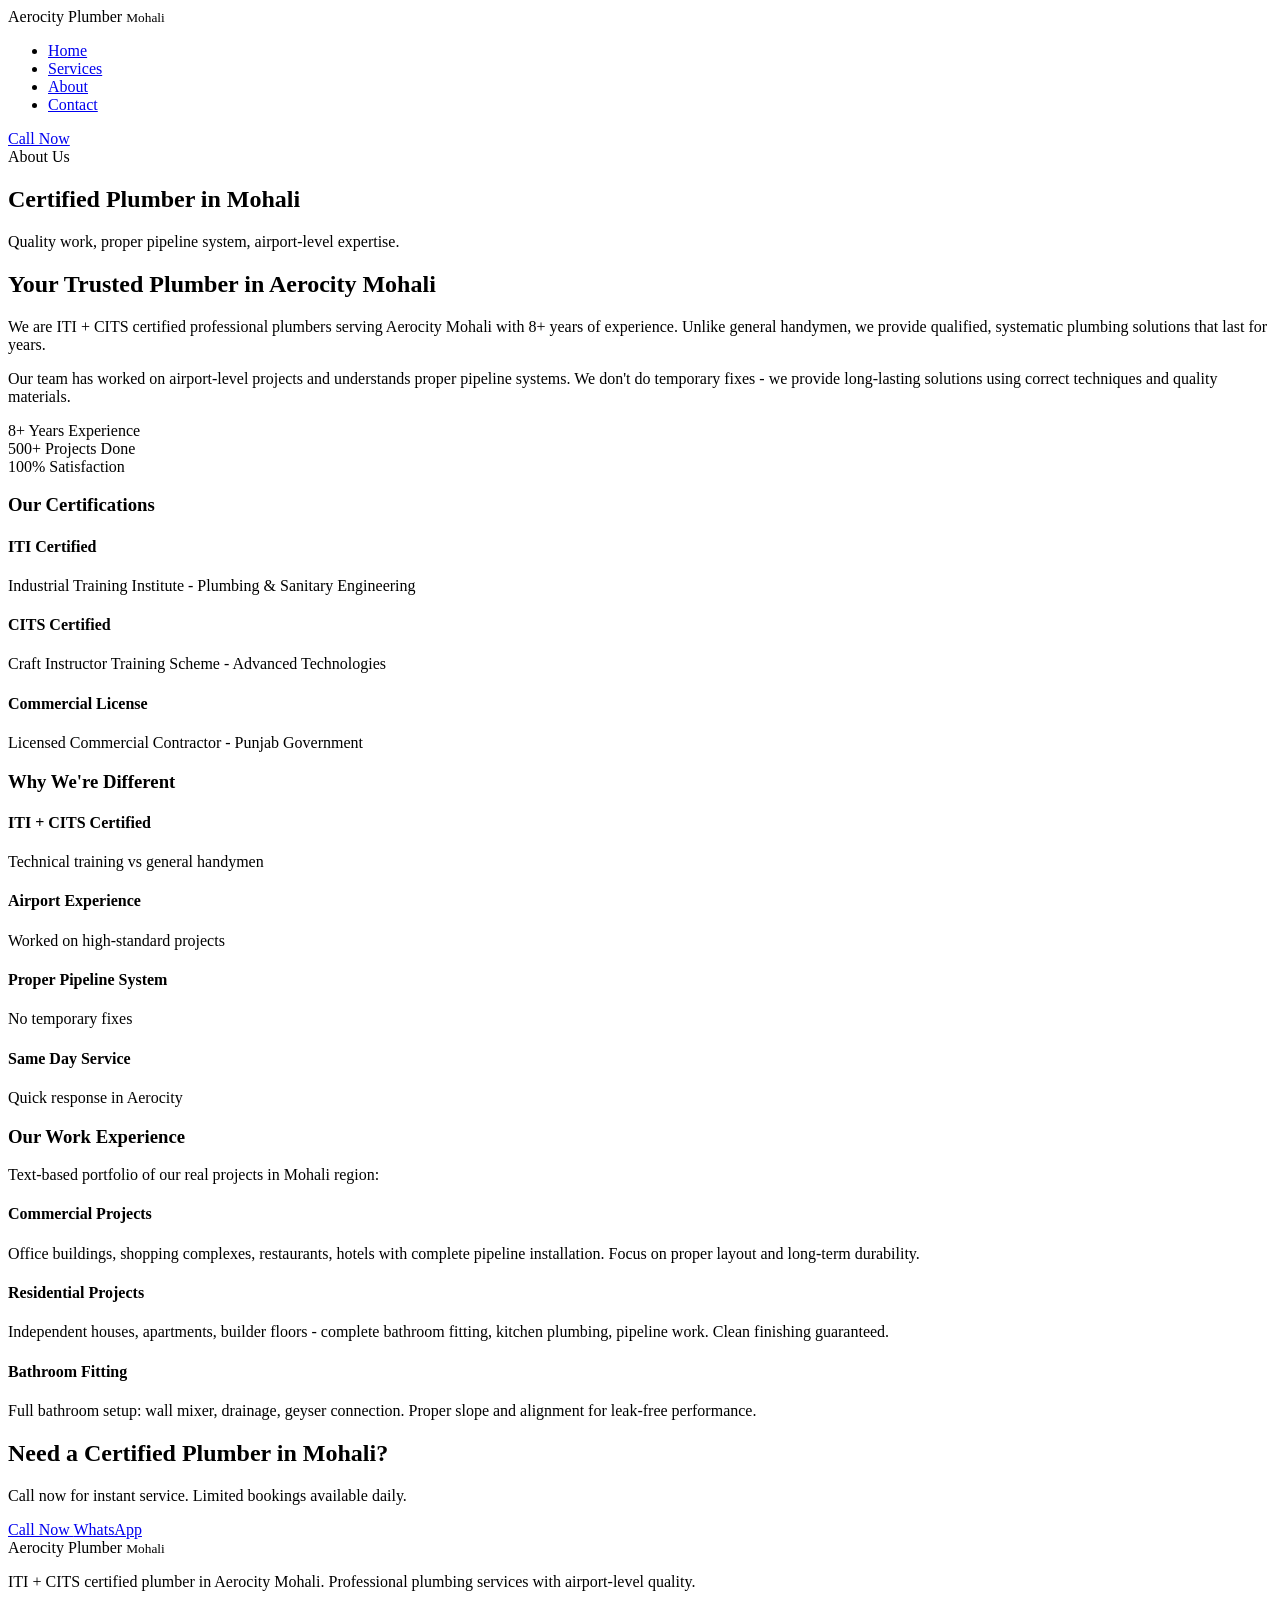
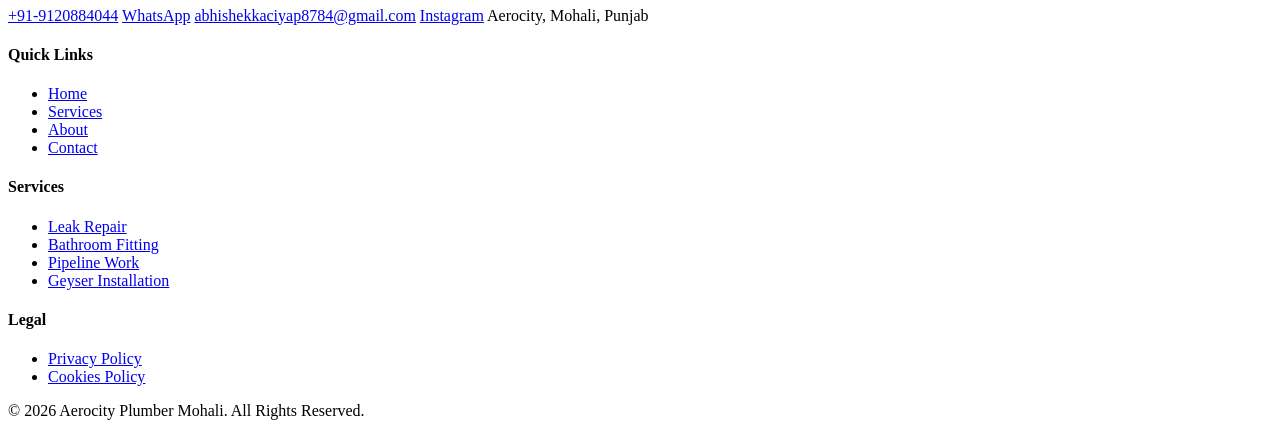
==== about.html @ 380368bb "Add files via upload" ====
<!DOCTYPE html>
<html lang="en">
<head>
    <meta charset="UTF-8">
    <meta name="viewport" content="width=device-width, initial-scale=1.0">
    <title>About - Aerocity Plumber Mohali | ITI + CITS Certified</title>
    <meta name="description" content="Learn about Aerocity Plumber Mohali. ITI & CITS certified plumber with airport-level experience. Quality work, proper pipeline system.">
    <link rel="preconnect" href="https://fonts.googleapis.com">
    <link rel="preconnect" href="https://fonts.gstatic.com" crossorigin>
    <link href="https://fonts.googleapis.com/css2?family=Poppins:wght@300;400;500;600;700;800&display=swap" rel="stylesheet">
    <link rel="stylesheet" href="style.css">
    <link rel="stylesheet" href="services.css">
</head>
<body>
    <!-- Header -->
    <header>
        <nav class="navbar">
            <div class="container nav-container">
                <div class="logo">
                    <div class="logo-icon">
                        <i class="fa-solid fa-faucet-drip"></i>
                    </div>
                    <div class="logo-text">
                        <span>Aerocity Plumber</span>
                        <small>Mohali</small>
                    </div>
                </div>
                <ul class="nav-links">
                    <li><a href="index.html">Home</a></li>
                    <li><a href="services.html">Services</a></li>
                    <li><a href="about.html" class="active">About</a></li>
                    <li><a href="contact.html">Contact</a></li>
                </ul>
                <div class="nav-cta">
                    <a href="tel:+917719512345" class="call-btn-header">
                        <i class="fa-solid fa-phone"></i>
                        <span>Call Now</span>
                    </a>
                </div>
                <div class="hamburger">
                    <span></span>
                    <span></span>
                    <span></span>
                </div>
            </div>
        </nav>
    </header>

    <!-- Page Header -->
    <section class="page-header">
        <div class="container">
            <span>About Us</span>
            <h1>Certified Plumber in Mohali</h1>
            <p>Quality work, proper pipeline system, airport-level expertise.</p>
        </div>
    </section>

    <!-- About Content -->
    <section class="about-content">
        <div class="container">
            <!-- Intro -->
            <div class="about-intro">
                <div class="about-intro-text">
                    <h2>Your Trusted Plumber in Aerocity Mohali</h2>
                    <p class="about-lead">We are ITI + CITS certified professional plumbers serving Aerocity Mohali with 8+ years of experience. Unlike general handymen, we provide qualified, systematic plumbing solutions that last for years.</p>
                    <p>Our team has worked on airport-level projects and understands proper pipeline systems. We don't do temporary fixes - we provide long-lasting solutions using correct techniques and quality materials.</p>
                </div>
                <div class="about-intro-stats">
                    <div class="stat-box">
                        <span class="stat-number">8+</span>
                        <span class="stat-label">Years Experience</span>
                    </div>
                    <div class="stat-box">
                        <span class="stat-number">500+</span>
                        <span class="stat-label">Projects Done</span>
                    </div>
                    <div class="stat-box">
                        <span class="stat-number">100%</span>
                        <span class="stat-label">Satisfaction</span>
                    </div>
                </div>
            </div>

            <!-- Certifications -->
            <div class="about-section">
                <h3>Our Certifications</h3>
                <div class="cert-grid">
                    <div class="cert-item">
                        <i class="fa-solid fa-graduation-cap"></i>
                        <div>
                            <h4>ITI Certified</h4>
                            <p>Industrial Training Institute - Plumbing & Sanitary Engineering</p>
                        </div>
                    </div>
                    <div class="cert-item">
                        <i class="fa-solid fa-award"></i>
                        <div>
                            <h4>CITS Certified</h4>
                            <p>Craft Instructor Training Scheme - Advanced Technologies</p>
                        </div>
                    </div>
                    <div class="cert-item">
                        <i class="fa-solid fa-building"></i>
                        <div>
                            <h4>Commercial License</h4>
                            <p>Licensed Commercial Contractor - Punjab Government</p>
                        </div>
                    </div>
                </div>
            </div>

            <!-- Why Choose -->
            <div class="about-section why-section">
                <h3>Why We're Different</h3>
                <div class="why-items">
                    <div class="why-item">
                        <i class="fa-solid fa-certificate"></i>
                        <div>
                            <h4>ITI + CITS Certified</h4>
                            <p>Technical training vs general handymen</p>
                        </div>
                    </div>
                    <div class="why-item">
                        <i class="fa-solid fa-plane"></i>
                        <div>
                            <h4>Airport Experience</h4>
                            <p>Worked on high-standard projects</p>
                        </div>
                    </div>
                    <div class="why-item">
                        <i class="fa-solid fa-pipe"></i>
                        <div>
                            <h4>Proper Pipeline System</h4>
                            <p>No temporary fixes</p>
                        </div>
                    </div>
                    <div class="why-item">
                        <i class="fa-solid fa-clock"></i>
                        <div>
                            <h4>Same Day Service</h4>
                            <p>Quick response in Aerocity</p>
                        </div>
                    </div>
                </div>
            </div>

            <!-- Portfolio Text -->
            <div class="about-section portfolio-section">
                <h3>Our Work Experience</h3>
                <p class="portfolio-intro">Text-based portfolio of our real projects in Mohali region:</p>
                <div class="portfolio-items">
                    <div class="portfolio-item">
                        <i class="fa-solid fa-building"></i>
                        <h4>Commercial Projects</h4>
                        <p>Office buildings, shopping complexes, restaurants, hotels with complete pipeline installation. Focus on proper layout and long-term durability.</p>
                    </div>
                    <div class="portfolio-item">
                        <i class="fa-solid fa-house"></i>
                        <h4>Residential Projects</h4>
                        <p>Independent houses, apartments, builder floors - complete bathroom fitting, kitchen plumbing, pipeline work. Clean finishing guaranteed.</p>
                    </div>
                    <div class="portfolio-item">
                        <i class="fa-solid fa-hotel"></i>
                        <h4>Bathroom Fitting</h4>
                        <p>Full bathroom setup: wall mixer, drainage, geyser connection. Proper slope and alignment for leak-free performance.</p>
                    </div>
                </div>
            </div>
        </div>
    </section>

    <!-- CTA -->
    <section class="cta-section">
        <div class="container">
            <h2>Need a Certified Plumber in Mohali?</h2>
            <p>Call now for instant service. Limited bookings available daily.</p>
            <div class="cta-buttons">
                <a href="tel:+917719512345" class="btn-primary">
                    <i class="fa-solid fa-phone"></i>
                    Call Now
                </a>
                <a href="https://wa.me/917719512345" class="btn-whatsapp-outline">
                    <i class="fa-brands fa-whatsapp"></i>
                    WhatsApp
                </a>
            </div>
        </div>
    </section>

    <!-- Floating Buttons -->
    <div class="floating-buttons">
        <a href="https://wa.me/917719512345" class="float-btn whatsapp" title="WhatsApp">
            <i class="fa-brands fa-whatsapp"></i>
        </a>
        <a href="tel:+917719512345" class="float-btn call" title="Call Now">
            <i class="fa-solid fa-phone"></i>
        </a>
    </div>

    <!-- Footer -->
    <footer>
        <div class="container">
            <div class="footer-grid">
                <div class="footer-about">
                    <div class="logo">
                        <div class="logo-icon">
                            <i class="fa-solid fa-faucet-drip"></i>
                        </div>
                        <div class="logo-text">
                            <span>Aerocity Plumber</span>
                            <small>Mohali</small>
                        </div>
                    </div>
                    <p>ITI + CITS certified plumber in Aerocity Mohali. Professional plumbing services with airport-level quality.</p>
                    <div class="footer-contact">
                        <a href="tel:+919120884044"><i class="fa-solid fa-phone"></i> +91-9120884044</a>
                        <a href="https://wa.me/917719512345"><i class="fa-brands fa-whatsapp"></i> WhatsApp</a>
                        <a href="mailto:abhishekkaciyap8784@gmail.com"><i class="fa-solid fa-envelope"></i> abhishekkaciyap8784@gmail.com</a>
                        <a href="https://www.instagram.com/mr.robin252/?hl=en" target="_blank"><i class="fa-brands fa-instagram"></i> Instagram</a>
                        <span><i class="fa-solid fa-location-dot"></i> Aerocity, Mohali, Punjab</span>
                    </div>
                </div>
                <div class="footer-links">
                    <h4>Quick Links</h4>
                    <ul>
                        <li><a href="index.html">Home</a></li>
                        <li><a href="services.html">Services</a></li>
                        <li><a href="about.html">About</a></li>
                        <li><a href="contact.html">Contact</a></li>
                    </ul>
                </div>
                <div class="footer-links">
                    <h4>Services</h4>
                    <ul>
                        <li><a href="services.html">Leak Repair</a></li>
                        <li><a href="services.html">Bathroom Fitting</a></li>
                        <li><a href="services.html">Pipeline Work</a></li>
                        <li><a href="services.html">Geyser Installation</a></li>
                    </ul>
                </div>
                <div class="footer-links">
                    <h4>Legal</h4>
                    <ul>
                        <li><a href="privacy-policy.html">Privacy Policy</a></li>
                        <li><a href="cookies-policy.html">Cookies Policy</a></li>
                    </ul>
                </div>
            </div>
            <div class="footer-bottom">
                <p>&copy; 2026 Aerocity Plumber Mohali. All Rights Reserved.</p>
            </div>
        </div>
    </footer>

    <script src="script.js"></script>
</body>
</html>
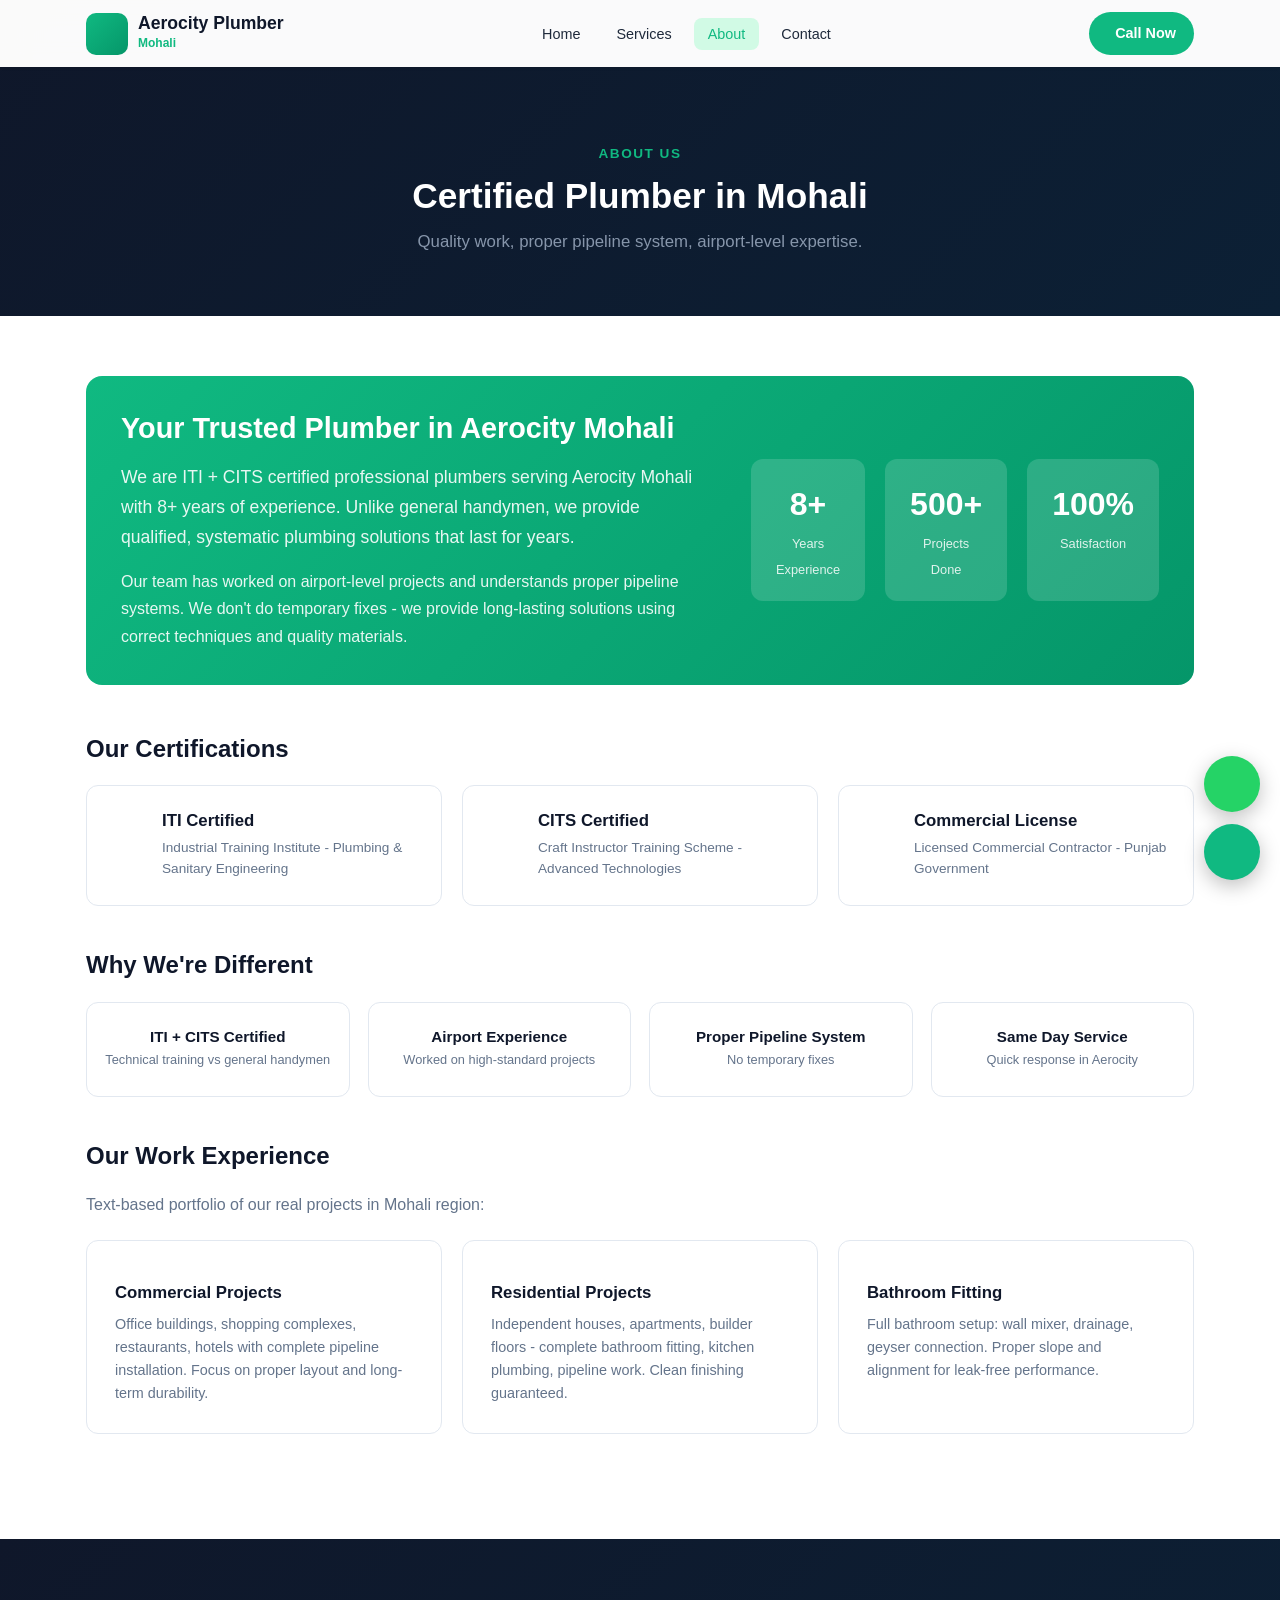
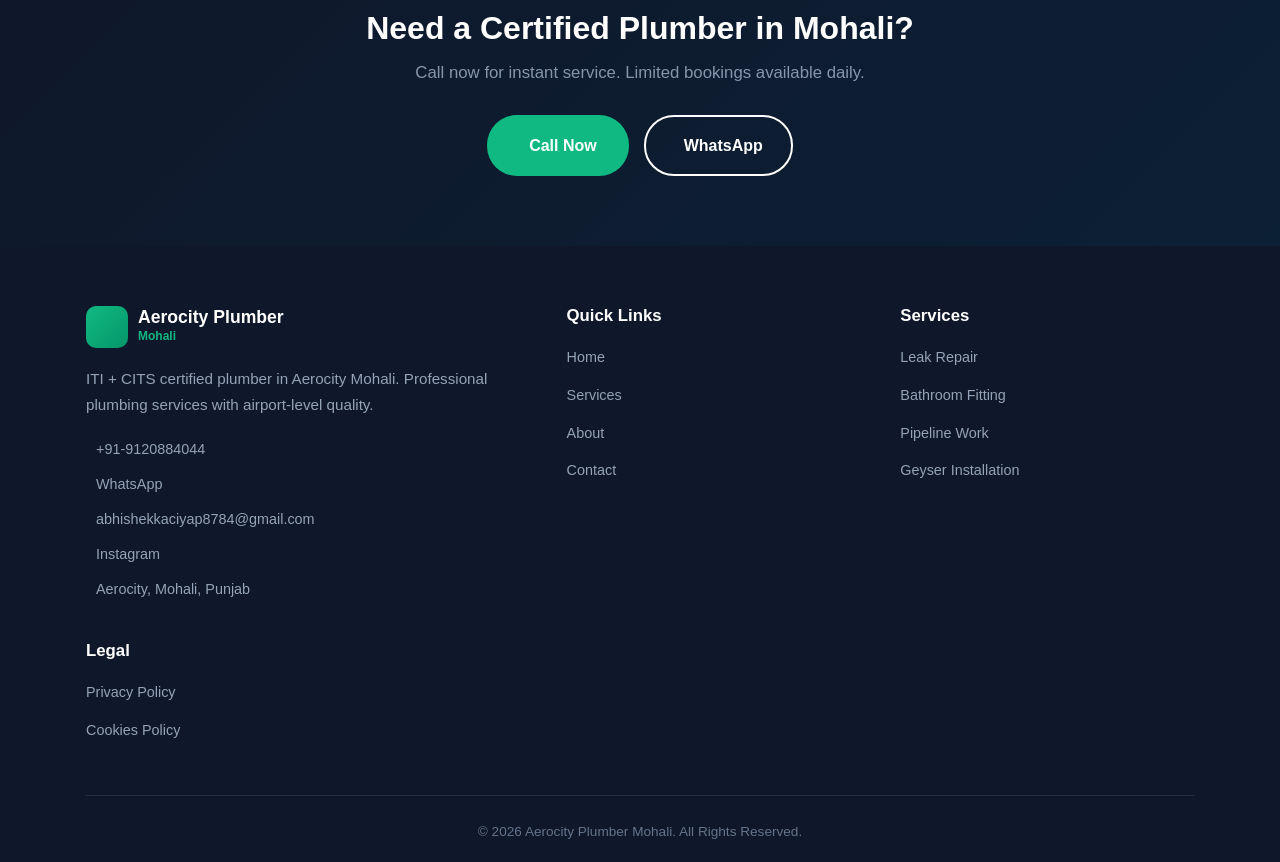
==== commit 5e8aaba1: "Update about.html" ====
--- a/about.html
+++ b/about.html
@@ -32,7 +32,7 @@
                     <li><a href="contact.html">Contact</a></li>
                 </ul>
                 <div class="nav-cta">
-                    <a href="tel:+917719512345" class="call-btn-header">
+                    <a href="tel:+91 9120884044" class="call-btn-header">
                         <i class="fa-solid fa-phone"></i>
                         <span>Call Now</span>
                     </a>
@@ -175,7 +175,7 @@
             <h2>Need a Certified Plumber in Mohali?</h2>
             <p>Call now for instant service. Limited bookings available daily.</p>
             <div class="cta-buttons">
-                <a href="tel:+917719512345" class="btn-primary">
+                <a href="tel:+91 9120884044" class="btn-primary">
                     <i class="fa-solid fa-phone"></i>
                     Call Now
                 </a>
@@ -192,7 +192,7 @@
         <a href="https://wa.me/917719512345" class="float-btn whatsapp" title="WhatsApp">
             <i class="fa-brands fa-whatsapp"></i>
         </a>
-        <a href="tel:+917719512345" class="float-btn call" title="Call Now">
+        <a href="tel:+91 9120884044" class="float-btn call" title="Call Now">
             <i class="fa-solid fa-phone"></i>
         </a>
     </div>
@@ -254,4 +254,4 @@
 
     <script src="script.js"></script>
 </body>
-</html>+</html>
--- a/style.css
+++ b/style.css
@@ -0,0 +1,1348 @@
+* {
+    margin: 0;
+    padding: 0;
+    box-sizing: border-box;
+}
+
+:root {
+    --primary: #10b981;
+    --primary-dark: #059669;
+    --primary-light: #d1fae5;
+    --dark: #0f172a;
+    --dark-secondary: #1e293b;
+    --gray: #64748b;
+    --gray-light: #94a3b8;
+    --light: #f8fafc;
+    --white: #ffffff;
+    --accent: #f59e0b;
+    --danger: #ef4444;
+    --whatsapp: #25D366;
+}
+
+body {
+    font-family: 'Poppins', -apple-system, BlinkMacSystemFont, 'Segoe UI', sans-serif;
+    line-height: 1.6;
+    color: var(--dark);
+    background: var(--white);
+    overflow-x: hidden;
+    -webkit-font-smoothing: antialiased;
+}
+
+.container {
+    max-width: 1140px;
+    margin: 0 auto;
+    padding: 0 16px;
+}
+
+a {
+    text-decoration: none;
+    color: inherit;
+}
+
+ul {
+    list-style: none;
+}
+
+img {
+    max-width: 100%;
+    height: auto;
+}
+
+h1, h2, h3, h4 {
+    font-weight: 700;
+    line-height: 1.2;
+}
+
+/* ========== HEADER ========== */
+header {
+    position: fixed;
+    top: 0;
+    left: 0;
+    right: 0;
+    background: rgba(255, 255, 255, 0.98);
+    backdrop-filter: blur(12px);
+    box-shadow: 0 1px 3px rgba(0,0,0,0.08);
+    z-index: 1000;
+}
+
+.navbar {
+    padding: 12px 0;
+}
+
+.nav-container {
+    display: flex;
+    align-items: center;
+    justify-content: space-between;
+}
+
+.logo {
+    display: flex;
+    align-items: center;
+    gap: 10px;
+}
+
+.logo-icon {
+    width: 42px;
+    height: 42px;
+    background: linear-gradient(135deg, var(--primary), var(--primary-dark));
+    border-radius: 10px;
+    display: flex;
+    align-items: center;
+    justify-content: center;
+    color: var(--white);
+    font-size: 1.2rem;
+}
+
+.logo-text {
+    display: flex;
+    flex-direction: column;
+}
+
+.logo-text span {
+    font-size: 1.1rem;
+    font-weight: 700;
+    color: var(--dark);
+    line-height: 1.1;
+}
+
+.logo-text small {
+    font-size: 0.75rem;
+    color: var(--primary);
+    font-weight: 600;
+}
+
+.nav-links {
+    display: flex;
+    align-items: center;
+    gap: 8px;
+}
+
+.nav-links a {
+    padding: 8px 14px;
+    font-size: 0.9rem;
+    font-weight: 500;
+    color: var(--dark-secondary);
+    border-radius: 8px;
+    transition: all 0.2s;
+}
+
+.nav-links a:hover,
+.nav-links a.active {
+    color: var(--primary);
+    background: var(--primary-light);
+}
+
+.nav-cta {
+    display: block;
+}
+
+.call-btn-header {
+    display: flex;
+    align-items: center;
+    gap: 8px;
+    padding: 10px 18px;
+    background: var(--primary);
+    color: var(--white) !important;
+    border-radius: 25px;
+    font-weight: 600;
+    font-size: 0.9rem;
+    transition: all 0.2s;
+}
+
+.call-btn-header:hover {
+    background: var(--primary-dark);
+    transform: translateY(-2px);
+}
+
+.call-btn-header span {
+    display: block;
+}
+
+.hamburger {
+    display: none;
+    flex-direction: column;
+    gap: 5px;
+    padding: 8px;
+    cursor: pointer;
+}
+
+.hamburger span {
+    width: 24px;
+    height: 2px;
+    background: var(--dark);
+    border-radius: 2px;
+    transition: 0.3s;
+}
+
+/* ========== HERO SECTION ========== */
+.hero {
+    position: relative;
+    min-height: 100vh;
+    display: flex;
+    align-items: center;
+    padding: 120px 0 80px;
+    overflow: hidden;
+}
+
+.hero-bg {
+    position: absolute;
+    inset: 0;
+    background: linear-gradient(135deg, var(--dark) 0%, #0c2035 100%);
+    z-index: -1;
+}
+
+.hero-bg::before {
+    content: '';
+    position: absolute;
+    inset: 0;
+    background: url("data:image/svg+xml,%3Csvg width='60' height='60' viewBox='0 0 60 60' xmlns='http://www.w3.org/2000/svg'%3E%3Cg fill='none' fill-rule='evenodd'%3E%3Cg fill='%23ffffff' fill-opacity='0.03'%3E%3Cpath d='M36 34v-4h-2v4h-4v2h4v4h2v-4h4v-2h-4zm0-30V0h-2v4h-4v2h4v4h2V6h4V4h-4zM6 34v-4H4v4H0v2h4v4h2v-4h4v-2H6zM6 4V0H4v4H0v2h4v4h2V6h4V4H6z'/%3E%3C/g%3E%3C/g%3E%3C/svg%3E");
+}
+
+.hero-content {
+    max-width: 700px;
+    color: var(--white);
+}
+
+.hero-badge {
+    display: inline-flex;
+    align-items: center;
+    gap: 8px;
+    background: rgba(16, 185, 129, 0.2);
+    border: 1px solid var(--primary);
+    padding: 8px 16px;
+    border-radius: 25px;
+    font-size: 0.85rem;
+    font-weight: 600;
+    color: var(--primary);
+    margin-bottom: 20px;
+}
+
+.hero-badge i {
+    font-size: 0.9rem;
+}
+
+.hero-content h1 {
+    font-size: 2.8rem;
+    margin-bottom: 12px;
+    line-height: 1.15;
+}
+
+.hero-content h1 span {
+    color: var(--primary);
+}
+
+.hero-sub {
+    font-size: 1.15rem;
+    color: var(--gray-light);
+    margin-bottom: 28px;
+    opacity: 0.9;
+}
+
+.trust-badges {
+    display: flex;
+    flex-wrap: wrap;
+    gap: 12px;
+    margin-bottom: 32px;
+}
+
+.trust-badge {
+    display: flex;
+    align-items: center;
+    gap: 8px;
+    background: rgba(255,255,255,0.1);
+    padding: 10px 16px;
+    border-radius: 10px;
+    font-size: 0.85rem;
+    font-weight: 500;
+}
+
+.trust-badge i {
+    color: var(--primary);
+    font-size: 1rem;
+}
+
+.hero-ctas {
+    display: flex;
+    flex-wrap: wrap;
+    gap: 12px;
+    margin-bottom: 24px;
+}
+
+.btn-primary, .btn-whatsapp, .btn-whatsapp-outline {
+    display: inline-flex;
+    align-items: center;
+    justify-content: center;
+    gap: 10px;
+    padding: 16px 28px;
+    border-radius: 30px;
+    font-weight: 600;
+    font-size: 1rem;
+    transition: all 0.3s;
+    border: none;
+    cursor: pointer;
+}
+
+.btn-primary {
+    background: var(--primary);
+    color: var(--white);
+}
+
+.btn-primary:hover {
+    background: var(--primary-dark);
+    transform: translateY(-2px);
+    box-shadow: 0 8px 20px rgba(16, 185, 129, 0.4);
+}
+
+.btn-whatsapp {
+    background: var(--whatsapp);
+    color: var(--white);
+}
+
+.btn-whatsapp:hover {
+    background: #1da851;
+    transform: translateY(-2px);
+}
+
+.btn-whatsapp-outline {
+    background: transparent;
+    border: 2px solid var(--white);
+    color: var(--white);
+}
+
+.btn-whatsapp-outline:hover {
+    background: var(--white);
+    color: var(--dark);
+}
+
+.urgency-bar {
+    display: flex;
+    align-items: center;
+    gap: 10px;
+    font-size: 0.95rem;
+    font-weight: 500;
+    color: var(--accent);
+}
+
+.urgency-bar i {
+    font-size: 1rem;
+}
+
+/* ========== LOCAL INTRO ========== */
+.local-intro {
+    padding: 50px 0;
+    background: var(--light);
+}
+
+.local-intro-box {
+    display: flex;
+    gap: 20px;
+    background: var(--white);
+    padding: 30px;
+    border-radius: 16px;
+    border-left: 4px solid var(--primary);
+    box-shadow: 0 4px 20px rgba(0,0,0,0.06);
+}
+
+.local-icon {
+    width: 60px;
+    height: 60px;
+    min-width: 60px;
+    background: var(--primary-light);
+    border-radius: 12px;
+    display: flex;
+    align-items: center;
+    justify-content: center;
+}
+
+.local-icon i {
+    font-size: 1.5rem;
+    color: var(--primary);
+}
+
+.local-text h3 {
+    font-size: 1.2rem;
+    margin-bottom: 10px;
+    color: var(--dark);
+}
+
+.local-text p {
+    color: var(--gray);
+    line-height: 1.7;
+}
+
+/* ========== SECTION HEADER ========== */
+.section-header {
+    text-align: center;
+    margin-bottom: 45px;
+}
+
+.section-header span {
+    display: inline-block;
+    font-size: 0.85rem;
+    font-weight: 600;
+    color: var(--primary);
+    text-transform: uppercase;
+    letter-spacing: 1.5px;
+    margin-bottom: 8px;
+}
+
+.section-header h2 {
+    font-size: 2rem;
+    color: var(--dark);
+}
+
+/* ========== WHY CHOOSE US ========== */
+.why-choose {
+    padding: 80px 0 60px;
+}
+
+.why-grid {
+    display: grid;
+    grid-template-columns: repeat(auto-fit, minmax(180px, 1fr));
+    gap: 20px;
+}
+
+.why-card {
+    background: var(--white);
+    padding: 28px 22px;
+    border-radius: 14px;
+    text-align: center;
+    border: 1px solid #e2e8f0;
+    transition: all 0.3s;
+}
+
+.why-card:hover {
+    border-color: var(--primary);
+    transform: translateY(-4px);
+    box-shadow: 0 10px 30px rgba(16, 185, 129, 0.15);
+}
+
+.why-icon {
+    width: 58px;
+    height: 58px;
+    background: var(--primary-light);
+    border-radius: 50%;
+    display: flex;
+    align-items: center;
+    justify-content: center;
+    margin: 0 auto 16px;
+}
+
+.why-icon i {
+    font-size: 1.4rem;
+    color: var(--primary);
+}
+
+.why-card h4 {
+    font-size: 1rem;
+    margin-bottom: 6px;
+    color: var(--dark);
+}
+
+.why-card p {
+    font-size: 0.85rem;
+    color: var(--gray);
+}
+
+/* ========== SERVICES PREVIEW ========== */
+.services-preview {
+    padding: 70px 0;
+    background: var(--light);
+}
+
+.services-grid {
+    display: grid;
+    grid-template-columns: repeat(auto-fit, minmax(300px, 1fr));
+    gap: 20px;
+}
+
+.service-card {
+    display: block;
+    background: var(--white);
+    padding: 28px;
+    border-radius: 14px;
+    border: 1px solid #e2e8f0;
+    transition: all 0.3s;
+}
+
+.service-card:hover {
+    border-color: var(--primary);
+    transform: translateY(-4px);
+    box-shadow: 0 10px 30px rgba(16, 185, 129, 0.15);
+}
+
+.service-icon {
+    width: 58px;
+    height: 58px;
+    background: linear-gradient(135deg, var(--primary), var(--primary-dark));
+    border-radius: 12px;
+    display: flex;
+    align-items: center;
+    justify-content: center;
+    margin-bottom: 18px;
+}
+
+.service-icon i {
+    font-size: 1.4rem;
+    color: var(--white);
+}
+
+.service-card h3 {
+    font-size: 1.15rem;
+    margin-bottom: 10px;
+    color: var(--dark);
+}
+
+.service-card p {
+    font-size: 0.9rem;
+    color: var(--gray);
+    line-height: 1.6;
+    margin-bottom: 14px;
+}
+
+.service-link {
+    display: inline-flex;
+    align-items: center;
+    gap: 6px;
+    font-size: 0.9rem;
+    font-weight: 600;
+    color: var(--primary);
+}
+
+.service-link i {
+    transition: transform 0.2s;
+}
+
+.service-card:hover .service-link i {
+    transform: translateX(4px);
+}
+
+/* ========== SERVICE AREAS ========== */
+.service-areas {
+    padding: 70px 0;
+}
+
+.areas-wrapper {
+    display: flex;
+    flex-wrap: wrap;
+    gap: 30px;
+    justify-content: center;
+    align-items: center;
+}
+
+.primary-area {
+    display: flex;
+    flex-direction: column;
+    align-items: center;
+    text-align: center;
+    background: linear-gradient(135deg, var(--primary), var(--primary-dark));
+    padding: 35px 45px;
+    border-radius: 16px;
+    color: var(--white);
+}
+
+.primary-area i {
+    font-size: 2rem;
+    margin-bottom: 12px;
+}
+
+.primary-area h3 {
+    font-size: 1.4rem;
+    margin-bottom: 4px;
+}
+
+.primary-area p {
+    opacity: 0.85;
+    font-size: 0.9rem;
+}
+
+.other-areas {
+    flex: 1;
+}
+
+.other-areas h4 {
+    font-size: 1.1rem;
+    margin-bottom: 15px;
+    color: var(--dark);
+}
+
+.areas-tags {
+    display: flex;
+    flex-wrap: wrap;
+    gap: 10px;
+}
+
+.areas-tags span {
+    padding: 10px 18px;
+    background: var(--light);
+    border-radius: 25px;
+    font-size: 0.9rem;
+    font-weight: 500;
+    color: var(--dark-secondary);
+    transition: all 0.2s;
+}
+
+.areas-tags span:hover {
+    background: var(--primary-light);
+    color: var(--primary-dark);
+}
+
+/* ========== CTA SECTION ========== */
+.cta-section {
+    padding: 70px 0;
+    background: linear-gradient(135deg, var(--dark) 0%, #0c2035 100%);
+    text-align: center;
+    color: var(--white);
+}
+
+.cta-section h2 {
+    font-size: 2rem;
+    margin-bottom: 12px;
+}
+
+.cta-section p {
+    font-size: 1.05rem;
+    color: var(--gray-light);
+    margin-bottom: 28px;
+    opacity: 0.9;
+}
+
+.cta-buttons {
+    display: flex;
+    flex-wrap: wrap;
+    justify-content: center;
+    gap: 15px;
+}
+
+.btn-primary {
+    padding: 16px 32px;
+}
+
+/* ========== FLOATING BUTTONS ========== */
+.floating-buttons {
+    position: fixed;
+    bottom: 20px;
+    right: 20px;
+    display: flex;
+    flex-direction: column;
+    gap: 12px;
+    z-index: 999;
+}
+
+.float-btn {
+    width: 56px;
+    height: 56px;
+    border-radius: 50%;
+    display: flex;
+    align-items: center;
+    justify-content: center;
+    font-size: 1.4rem;
+    box-shadow: 0 6px 20px rgba(0,0,0,0.25);
+    transition: all 0.3s;
+    animation: pulse 2s infinite;
+}
+
+.float-btn.whatsapp {
+    background: var(--whatsapp);
+    color: var(--white);
+}
+
+.float-btn.call {
+    background: var(--primary);
+    color: var(--white);
+    animation-delay: 0.3s;
+}
+
+.float-btn:hover {
+    transform: scale(1.1);
+}
+
+@keyframes pulse {
+    0%, 100% { box-shadow: 0 6px 20px rgba(0,0,0,0.25); }
+    50% { box-shadow: 0 6px 25px rgba(0,0,0,0.35); }
+}
+
+/* ========== FOOTER ========== */
+footer {
+    background: var(--dark);
+    color: var(--white);
+    padding: 60px 0 20px;
+}
+
+.footer-grid {
+    display: grid;
+    grid-template-columns: 1.5fr 1fr 1fr;
+    gap: 40px;
+    margin-bottom: 40px;
+}
+
+.footer-about .logo {
+    margin-bottom: 18px;
+}
+
+.footer-about .logo-icon {
+    background: linear-gradient(135deg, var(--primary), var(--primary-dark));
+}
+
+.footer-about .logo-text span {
+    color: var(--white);
+}
+
+.footer-about .logo-text small {
+    color: var(--primary);
+}
+
+.footer-about p {
+    color: var(--gray-light);
+    font-size: 0.95rem;
+    line-height: 1.7;
+    margin-bottom: 20px;
+}
+
+.footer-contact {
+    display: flex;
+    flex-direction: column;
+    gap: 12px;
+}
+
+.footer-contact a,
+.footer-contact span {
+    display: flex;
+    align-items: center;
+    gap: 10px;
+    color: var(--gray-light);
+    font-size: 0.9rem;
+    transition: color 0.2s;
+}
+
+.footer-contact a:hover {
+    color: var(--primary);
+}
+
+.footer-links h4 {
+    font-size: 1.05rem;
+    margin-bottom: 18px;
+    color: var(--white);
+}
+
+.footer-links ul li {
+    margin-bottom: 12px;
+}
+
+.footer-links ul li a {
+    color: var(--gray-light);
+    font-size: 0.9rem;
+    transition: all 0.2s;
+}
+
+.footer-links ul li a:hover {
+    color: var(--primary);
+    padding-left: 5px;
+}
+
+.footer-bottom {
+    text-align: center;
+    padding-top: 25px;
+    border-top: 1px solid rgba(255,255,255,0.1);
+}
+
+.footer-bottom p {
+    color: var(--gray);
+    font-size: 0.85rem;
+}
+
+/* ========== RESPONSIVE ========== */
+@media (max-width: 992px) {
+    .nav-links, .nav-cta {
+        display: none;
+    }
+    
+    .hamburger {
+        display: flex;
+    }
+    
+    .nav-links.active, .nav-cta.active {
+        display: flex;
+        flex-direction: column;
+        position: absolute;
+        top: 100%;
+        left: 0;
+        right: 0;
+        background: var(--white);
+        padding: 15px;
+        box-shadow: 0 4px 12px rgba(0,0,0,0.1);
+    }
+    
+    .nav-cta.active {
+        display: block;
+    }
+    
+    .call-btn-header {
+        width: 100%;
+        justify-content: center;
+        margin-top: 10px;
+    }
+    
+    .hero-content h1 {
+        font-size: 2.2rem;
+    }
+    
+    .trust-badges {
+        gap: 10px;
+    }
+    
+    .trust-badge {
+        padding: 8px 12px;
+        font-size: 0.8rem;
+    }
+    
+    .footer-grid {
+        grid-template-columns: 1fr 1fr;
+    }
+}
+
+@media (max-width: 768px) {
+    .hero {
+        padding: 110px 0 60px;
+    }
+    
+    .hero-content h1 {
+        font-size: 1.85rem;
+    }
+    
+    .hero-sub {
+        font-size: 1rem;
+    }
+    
+    .trust-badges {
+        flex-direction: column;
+        align-items: flex-start;
+    }
+    
+    .hero-ctas {
+        flex-direction: column;
+    }
+    
+    .btn-primary, .btn-whatsapp {
+        width: 100%;
+        justify-content: center;
+    }
+    
+    .local-intro-box {
+        flex-direction: column;
+        text-align: center;
+    }
+    
+    .local-icon {
+        margin: 0 auto;
+    }
+    
+    .section-header h2 {
+        font-size: 1.6rem;
+    }
+    
+    .why-grid, .services-grid {
+        grid-template-columns: 1fr 1fr;
+    }
+    
+    .primary-area {
+        width: 100%;
+    }
+    
+    .other-areas {
+        width: 100%;
+        text-align: center;
+    }
+    
+    .cta-section h2 {
+        font-size: 1.6rem;
+    }
+    
+    .cta-buttons {
+        flex-direction: column;
+    }
+    
+    .footer-grid {
+        grid-template-columns: 1fr;
+        text-align: center;
+    }
+    
+    .footer-about .logo {
+        justify-content: center;
+    }
+    
+    .footer-contact {
+        align-items: center;
+    }
+}
+
+@media (max-width: 480px) {
+    .hero-content h1 {
+        font-size: 1.6rem;
+    }
+    
+    .hero-badge {
+        font-size: 0.75rem;
+        padding: 6px 12px;
+    }
+    
+    .why-grid, .services-grid {
+        grid-template-columns: 1fr;
+    }
+    
+    .areas-tags {
+        justify-content: center;
+    }
+    
+    .floating-buttons {
+        bottom: 15px;
+        right: 15px;
+    }
+    
+    .float-btn {
+        width: 50px;
+        height: 50px;
+        font-size: 1.2rem;
+    }
+}
+
+/* ========== CONTACT PAGE ========== */
+.contact-section {
+    padding: 60px 0;
+}
+
+.contact-grid {
+    display: grid;
+    grid-template-columns: 1fr 1fr;
+    gap: 40px;
+}
+
+.contact-info {
+    padding-right: 20px;
+}
+
+.contact-info h2, .contact-form-wrap h2 {
+    font-size: 1.6rem;
+    margin-bottom: 12px;
+    color: var(--dark);
+}
+
+.contact-info > p {
+    color: var(--gray);
+    margin-bottom: 28px;
+}
+
+.contact-items {
+    display: flex;
+    flex-direction: column;
+    gap: 15px;
+}
+
+.contact-item {
+    display: flex;
+    gap: 15px;
+    align-items: center;
+    background: var(--white);
+    padding: 20px;
+    border-radius: 12px;
+    border: 1px solid #e2e8f0;
+    transition: all 0.3s;
+    text-decoration: none;
+}
+
+a.contact-item:hover {
+    border-color: var(--primary);
+    transform: translateX(5px);
+}
+
+.contact-icon {
+    width: 50px;
+    height: 50px;
+    min-width: 50px;
+    background: var(--primary-light);
+    border-radius: 10px;
+    display: flex;
+    align-items: center;
+    justify-content: center;
+    color: var(--primary);
+    font-size: 1.2rem;
+}
+
+.contact-icon.whatsapp {
+    background: #dcfce7;
+    color: var(--whatsapp);
+}
+
+.contact-item h4 {
+    font-size: 0.9rem;
+    color: var(--gray);
+    margin-bottom: 3px;
+}
+
+.contact-item span {
+    display: block;
+    font-weight: 600;
+    color: var(--dark);
+    font-size: 1.05rem;
+}
+
+.contact-item small {
+    font-size: 0.8rem;
+    color: var(--gray);
+}
+
+.contact-form-wrap {
+    background: var(--white);
+    padding: 35px;
+    border-radius: 16px;
+    border: 1px solid #e2e8f0;
+    box-shadow: 0 4px 20px rgba(0,0,0,0.05);
+}
+
+.contact-form-wrap h2 {
+    margin-bottom: 22px;
+}
+
+.form-group {
+    margin-bottom: 18px;
+}
+
+.form-group label {
+    display: block;
+    font-size: 0.9rem;
+    font-weight: 500;
+    color: var(--dark);
+    margin-bottom: 7px;
+}
+
+.form-group input,
+.form-group select,
+.form-group textarea {
+    width: 100%;
+    padding: 14px 16px;
+    border: 2px solid #e2e8f0;
+    border-radius: 10px;
+    font-size: 0.95rem;
+    font-family: inherit;
+    transition: all 0.2s;
+}
+
+.form-group input:focus,
+.form-group select:focus,
+.form-group textarea:focus {
+    outline: none;
+    border-color: var(--primary);
+    box-shadow: 0 0 0 3px var(--primary-light);
+}
+
+.form-group textarea {
+    resize: vertical;
+    min-height: 100px;
+}
+
+/* ========== ABOUT PAGE ========== */
+.about-content {
+    padding: 60px 0;
+}
+
+.about-intro {
+    display: grid;
+    grid-template-columns: 1.5fr 1fr;
+    gap: 40px;
+    align-items: center;
+    margin-bottom: 50px;
+    padding: 35px;
+    background: linear-gradient(135deg, var(--primary), var(--primary-dark));
+    border-radius: 16px;
+    color: var(--white);
+}
+
+.about-intro-text h2 {
+    font-size: 1.8rem;
+    margin-bottom: 18px;
+}
+
+.about-lead {
+    font-size: 1.1rem;
+    margin-bottom: 15px;
+    opacity: 0.95;
+}
+
+.about-intro-text p {
+    opacity: 0.9;
+    line-height: 1.7;
+}
+
+.about-intro-stats {
+    display: flex;
+    gap: 20px;
+    justify-content: center;
+}
+
+.stat-box {
+    text-align: center;
+    padding: 20px 25px;
+    background: rgba(255,255,255,0.15);
+    border-radius: 12px;
+}
+
+.stat-number {
+    display: block;
+    font-size: 2rem;
+    font-weight: 700;
+}
+
+.stat-label {
+    font-size: 0.8rem;
+    opacity: 0.85;
+}
+
+.about-section {
+    margin-bottom: 45px;
+}
+
+.about-section h3 {
+    font-size: 1.5rem;
+    margin-bottom: 22px;
+    color: var(--dark);
+}
+
+.cert-grid {
+    display: grid;
+    grid-template-columns: repeat(3, 1fr);
+    gap: 20px;
+}
+
+.cert-item {
+    display: flex;
+    gap: 15px;
+    align-items: flex-start;
+    background: var(--white);
+    padding: 25px;
+    border-radius: 12px;
+    border: 1px solid #e2e8f0;
+}
+
+.cert-item > i {
+    font-size: 1.8rem;
+    color: var(--primary);
+    min-width: 35px;
+}
+
+.cert-item h4 {
+    font-size: 1.05rem;
+    margin-bottom: 5px;
+    color: var(--dark);
+}
+
+.cert-item p {
+    font-size: 0.85rem;
+    color: var(--gray);
+}
+
+.why-items {
+    display: grid;
+    grid-template-columns: repeat(4, 1fr);
+    gap: 18px;
+}
+
+.why-item {
+    text-align: center;
+    background: var(--white);
+    padding: 25px 18px;
+    border-radius: 12px;
+    border: 1px solid #e2e8f0;
+    transition: all 0.3s;
+}
+
+.why-item:hover {
+    border-color: var(--primary);
+    transform: translateY(-3px);
+}
+
+.why-item > i {
+    font-size: 1.6rem;
+    color: var(--primary);
+    margin-bottom: 12px;
+}
+
+.why-item h4 {
+    font-size: 0.95rem;
+    margin-bottom: 4px;
+    color: var(--dark);
+}
+
+.why-item p {
+    font-size: 0.8rem;
+    color: var(--gray);
+}
+
+.portfolio-intro {
+    color: var(--gray);
+    margin-bottom: 22px;
+}
+
+.portfolio-items {
+    display: grid;
+    grid-template-columns: repeat(3, 1fr);
+    gap: 20px;
+}
+
+.portfolio-item {
+    background: var(--white);
+    padding: 28px;
+    border-radius: 12px;
+    border: 1px solid #e2e8f0;
+}
+
+.portfolio-item > i {
+    font-size: 1.6rem;
+    color: var(--primary);
+    margin-bottom: 14px;
+    display: block;
+}
+
+.portfolio-item h4 {
+    font-size: 1.05rem;
+    margin-bottom: 10px;
+    color: var(--dark);
+}
+
+.portfolio-item p {
+    font-size: 0.9rem;
+    color: var(--gray);
+    line-height: 1.6;
+}
+
+/* Responsive for Contact & About */
+@media (max-width: 992px) {
+    .contact-grid {
+        grid-template-columns: 1fr;
+    }
+    
+    .about-intro {
+        grid-template-columns: 1fr;
+    }
+    
+    .about-intro-stats {
+        justify-content: flex-start;
+    }
+    
+    .cert-grid {
+        grid-template-columns: 1fr;
+    }
+    
+    .why-items {
+        grid-template-columns: repeat(2, 1fr);
+    }
+    
+    .portfolio-items {
+        grid-template-columns: 1fr;
+    }
+}
+
+@media (max-width: 768px) {
+    .page-header {
+        padding: 120px 0 50px;
+    }
+    
+    .page-header h1 {
+        font-size: 1.8rem;
+    }
+    
+    .contact-info {
+        padding-right: 0;
+    }
+    
+    .contact-form-wrap {
+        padding: 25px;
+    }
+    
+    .about-intro-text h2 {
+        font-size: 1.5rem;
+    }
+    
+    .about-intro-stats {
+        flex-wrap: wrap;
+    }
+    
+    .stat-box {
+        flex: 1;
+        min-width: 80px;
+    }
+    
+    .why-items {
+        grid-template-columns: 1fr 1fr;
+    }
+}
+
+@media (max-width: 480px) {
+    .page-header h1 {
+        font-size: 1.5rem;
+    }
+    
+    .contact-item {
+        padding: 16px;
+    }
+    
+    .about-intro {
+        padding: 25px;
+    }
+    
+    .about-intro-stats {
+        flex-direction: column;
+        align-items: center;
+    }
+    
+    .why-items, .portfolio-items {
+        grid-template-columns: 1fr;
+    }
+}
+
+/* Policy Pages */
+.content-section {
+    padding: 60px 0;
+}
+
+.policy-content {
+    max-width: 800px;
+    margin: 0 auto;
+}
+
+.policy-content h2 {
+    font-size: 1.5rem;
+    color: var(--dark);
+    margin-top: 30px;
+    margin-bottom: 15px;
+}
+
+.policy-content p {
+    color: var(--gray);
+    margin-bottom: 15px;
+}
+
+.policy-content ul {
+    list-style: disc;
+    margin-left: 20px;
+    margin-bottom: 15px;
+}
+
+.policy-content ul li {
+    color: var(--gray);
+    margin-bottom: 8px;
+}
+
+.btn-outline {
+    display: inline-block;
+    padding: 12px 24px;
+    border: 2px solid var(--primary);
+    color: var(--primary);
+    border-radius: 8px;
+    font-weight: 500;
+    transition: all 0.3s;
+}
+
+.btn-outline:hover {
+    background: var(--primary);
+    color: var(--white);
+}
--- a/services.css
+++ b/services.css
@@ -0,0 +1,213 @@
+/* ========== PAGE HEADER ========== */
+.page-header {
+    background: linear-gradient(135deg, var(--dark) 0%, #0c2035 100%);
+    padding: 140px 0 60px;
+    text-align: center;
+    color: var(--white);
+}
+
+.page-header span {
+    display: inline-block;
+    font-size: 0.85rem;
+    font-weight: 600;
+    color: var(--primary);
+    text-transform: uppercase;
+    letter-spacing: 1.5px;
+    margin-bottom: 10px;
+}
+
+.page-header h1 {
+    font-size: 2.2rem;
+    margin-bottom: 12px;
+}
+
+.page-header p {
+    font-size: 1.05rem;
+    color: var(--gray-light);
+    opacity: 0.9;
+}
+
+/* ========== SERVICES DETAIL ========== */
+.services-detail {
+    padding: 60px 0;
+}
+
+.service-detail-card {
+    display: grid;
+    grid-template-columns: 120px 1fr;
+    gap: 40px;
+    align-items: start;
+    background: var(--white);
+    padding: 40px;
+    border-radius: 16px;
+    margin-bottom: 30px;
+    border: 1px solid #e2e8f0;
+    box-shadow: 0 4px 20px rgba(0,0,0,0.05);
+}
+
+.service-detail-card.reverse {
+    grid-template-columns: 1fr 120px;
+}
+
+.service-detail-card.reverse .service-detail-icon {
+    order: 2;
+    grid-column: 2;
+    grid-row: 1;
+}
+
+.service-detail-card.reverse .service-detail-content {
+    grid-column: 1;
+    grid-row: 1;
+}
+
+.service-detail-icon {
+    width: 120px;
+    height: 120px;
+    background: linear-gradient(135deg, var(--primary), var(--primary-dark));
+    border-radius: 16px;
+    display: flex;
+    align-items: center;
+    justify-content: center;
+    color: var(--white);
+    font-size: 2.5rem;
+}
+
+.service-detail-content {
+    padding-top: 10px;
+}
+
+.service-tag {
+    display: inline-block;
+    background: var(--primary-light);
+    color: var(--primary-dark);
+    padding: 6px 14px;
+    border-radius: 20px;
+    font-size: 0.8rem;
+    font-weight: 600;
+    margin-bottom: 12px;
+}
+
+.service-detail-content h2 {
+    font-size: 1.6rem;
+    margin-bottom: 12px;
+    color: var(--dark);
+}
+
+.service-intro {
+    font-size: 1rem;
+    color: var(--gray);
+    line-height: 1.7;
+    margin-bottom: 25px;
+    padding-bottom: 20px;
+    border-bottom: 1px solid #e2e8f0;
+}
+
+.service-includes {
+    margin-bottom: 25px;
+}
+
+.service-includes h4,
+.service-why h4 {
+    font-size: 1.05rem;
+    margin-bottom: 15px;
+    color: var(--dark);
+    display: flex;
+    align-items: center;
+    gap: 8px;
+}
+
+.service-includes ul {
+    display: grid;
+    grid-template-columns: 1fr 1fr;
+    gap: 12px;
+}
+
+.service-includes ul li {
+    display: flex;
+    align-items: center;
+    gap: 10px;
+    color: var(--gray);
+    font-size: 0.95rem;
+}
+
+.service-includes ul li i {
+    color: var(--primary);
+    font-size: 0.85rem;
+}
+
+.service-why {
+    background: var(--light);
+    padding: 22px;
+    border-radius: 12px;
+    border-left: 3px solid var(--primary);
+}
+
+.service-why h4 i {
+    color: var(--primary);
+    font-size: 1.1rem;
+}
+
+.service-why p {
+    color: var(--gray);
+    line-height: 1.7;
+    font-size: 0.95rem;
+}
+
+/* ========== SERVICES RESPONSIVE ========== */
+@media (max-width: 992px) {
+    .service-detail-card,
+    .service-detail-card.reverse {
+        grid-template-columns: 1fr;
+        gap: 25px;
+    }
+    
+    .service-detail-card.reverse .service-detail-icon {
+        order: 1;
+        grid-column: 1;
+    }
+    
+    .service-detail-card.reverse .service-detail-content {
+        grid-column: 1;
+        grid-row: 2;
+    }
+    
+    .service-detail-icon {
+        width: 100px;
+        height: 100px;
+        font-size: 2rem;
+    }
+}
+
+@media (max-width: 768px) {
+    .page-header {
+        padding: 120px 0 50px;
+    }
+    
+    .page-header h1 {
+        font-size: 1.8rem;
+    }
+    
+    .service-detail-card {
+        padding: 28px;
+    }
+    
+    .service-detail-content h2 {
+        font-size: 1.4rem;
+    }
+    
+    .service-includes ul {
+        grid-template-columns: 1fr;
+    }
+}
+
+@media (max-width: 480px) {
+    .page-header h1 {
+        font-size: 1.5rem;
+    }
+    
+    .service-detail-icon {
+        width: 80px;
+        height: 80px;
+        font-size: 1.6rem;
+    }
+}
